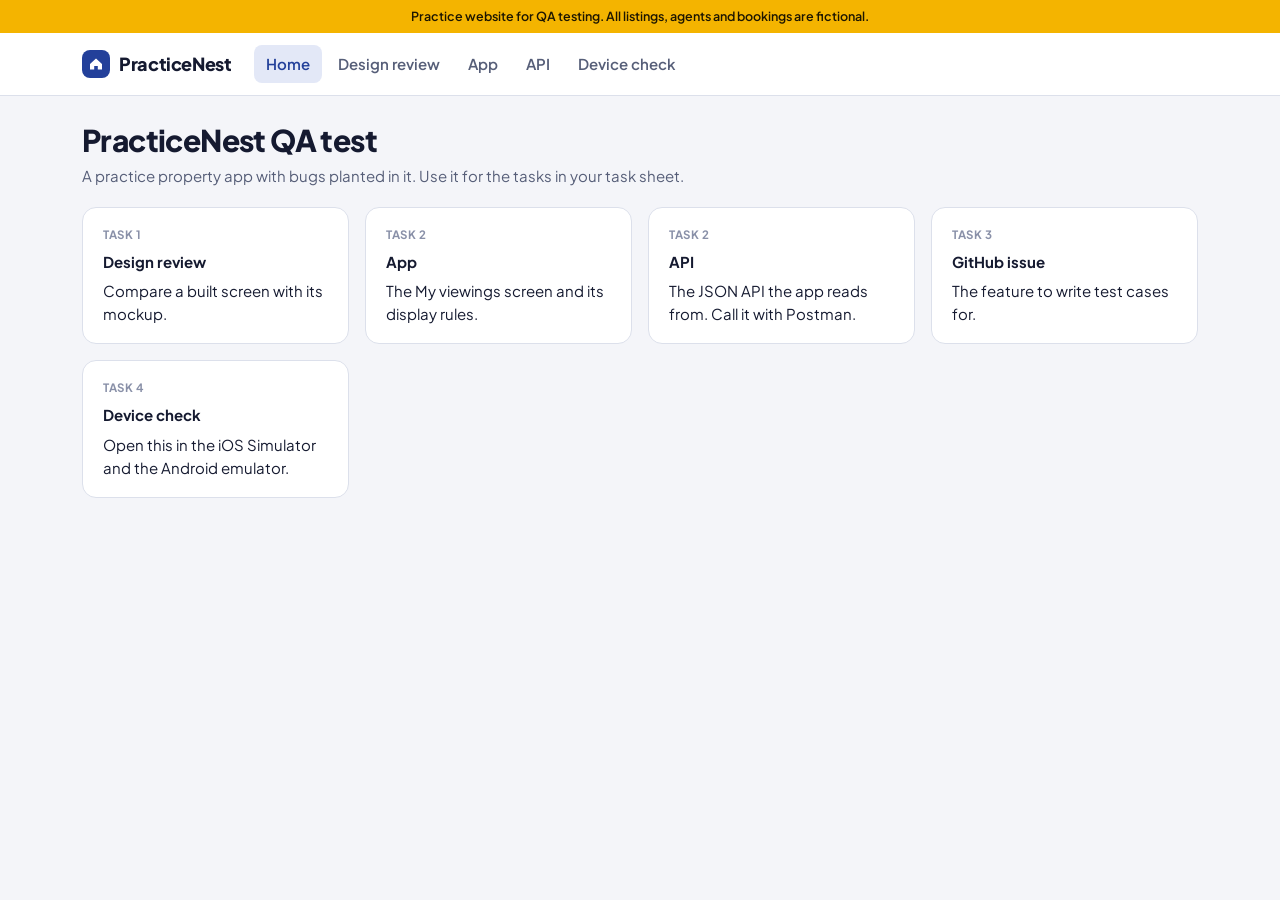
==== index.html @ 800aea3c "PracticeNest QA practice site" ====
<!doctype html>
<html lang="en"><head><meta charset="utf-8"><meta name="viewport" content="width=device-width,initial-scale=1">
<title>Home · PracticeNest</title>
<link rel="preconnect" href="https://fonts.googleapis.com"><link rel="preconnect" href="https://fonts.gstatic.com" crossorigin>
<link rel="stylesheet" href="https://fonts.googleapis.com/css2?family=Plus+Jakarta+Sans:wght@400;500;600;700;800&family=JetBrains+Mono:wght@400;500&display=swap">
<link rel="stylesheet" href="assets/site.css">

</head><body>
<div class="practice">Practice website for QA testing. All listings, agents and bookings are fictional.</div>
<header class="bar"><div class="bar-in">
  <a class="brand" href=""><span class="brand-mark" aria-hidden="true"><svg width="16" height="16" viewBox="0 0 16 16"><path d="M2 8 8 2.5 14 8v5.5H9.8V10H6.2v3.5H2z" fill="#fff"/></svg></span>PracticeNest</a>
  <nav class="nav" aria-label="Main"><a href="" aria-current="page">Home</a><a href="design/">Design review</a><a href="app/">App</a><a href="api/">API</a><a href="device/">Device check</a></nav>
</div></header>
<main>

<h1>PracticeNest QA test</h1>
<p class="lead">A practice property app with bugs planted in it. Use it for the tasks in your task sheet.</p>
<div class="cards">
  <a class="panel" href="design/"><small>Task 1</small><b>Design review</b><span>Compare a built screen with its mockup.</span></a>
  <a class="panel" href="app/"><small>Task 2</small><b>App</b><span>The My viewings screen and its display rules.</span></a>
  <a class="panel" href="api/"><small>Task 2</small><b>API</b><span>The JSON API the app reads from. Call it with Postman.</span></a>
  <a class="panel" href="https://github.com/bingjiang/practicenest/issues/1"><small>Task 3</small><b>GitHub issue</b><span>The feature to write test cases for.</span></a>
  <a class="panel" href="device/"><small>Task 4</small><b>Device check</b><span>Open this in the iOS Simulator and the Android emulator.</span></a>
</div>

</main>
</body></html>
---- assets/site.css ----
:root{
  --bg:#F4F5F9; --surface:#FFFFFF; --sunk:#EBEDF4; --ink:#151A30; --muted:#565E78; --faint:#8990A8;
  --line:#DCE0EB; --line-strong:#C4CADB; --accent:#23409A; --accent-soft:#E3E8F7; --sun:#F4B400;
  --ok:#1C8753; --bad:#BE3838;
  --sans:"Plus Jakarta Sans",system-ui,-apple-system,"Segoe UI",Roboto,sans-serif;
  --mono:"JetBrains Mono",ui-monospace,SFMono-Regular,Menlo,Consolas,monospace;
}
*{box-sizing:border-box}
body{margin:0;background:var(--bg);color:var(--ink);font:15px/1.55 var(--sans);-webkit-font-smoothing:antialiased}
a{color:var(--accent)}
code,.mono{font-family:var(--mono);font-size:13px}
.practice{background:var(--sun);color:#1D1600;font-size:12.5px;font-weight:600;text-align:center;padding:7px 16px}
.bar{background:var(--surface);border-bottom:1px solid var(--line)}
.bar-in{max-width:1180px;margin:0 auto;padding:12px clamp(16px,4vw,32px);display:flex;flex-wrap:wrap;align-items:center;gap:10px 22px}
.brand{display:flex;align-items:center;gap:9px;font-weight:800;font-size:18px;letter-spacing:-.02em;color:var(--ink);text-decoration:none}
.brand-mark{width:28px;height:28px;border-radius:8px;background:var(--accent);display:grid;place-items:center}
.nav{display:flex;gap:4px;flex-wrap:wrap}
.nav a{padding:7px 12px;border-radius:8px;font-weight:600;color:var(--muted);text-decoration:none}
.nav a:hover{color:var(--ink);background:var(--sunk)}
.nav a[aria-current="page"]{color:var(--accent);background:var(--accent-soft)}
main{max-width:1180px;margin:0 auto;padding:26px clamp(16px,4vw,32px) 80px}
h1{margin:0;font-size:clamp(22px,3vw,30px);line-height:1.2;font-weight:800;letter-spacing:-.02em}
h2{font-size:18px;margin:0 0 10px}
.lead{margin:6px 0 0;color:var(--muted);max-width:72ch}
.panel{background:var(--surface);border:1px solid var(--line);border-radius:14px;padding:18px 20px}
.panel p{margin:0 0 10px}
.panel p:last-child{margin-bottom:0}
.panel ul,.panel ol{margin:0;padding-left:20px;display:grid;gap:4px}
.cards{margin-top:20px;display:grid;grid-template-columns:repeat(auto-fit,minmax(240px,1fr));gap:16px}
.cards a.panel{text-decoration:none;color:inherit;display:grid;gap:6px}
.cards a.panel:hover{border-color:var(--accent)}
.cards small{color:var(--faint);font-weight:700;letter-spacing:.06em;text-transform:uppercase;font-size:11.5px}
pre{margin:0;padding:12px 14px;background:var(--sunk);border:1px solid var(--line);border-radius:10px;overflow-x:auto;font-family:var(--mono);font-size:12.5px;line-height:1.55}
table.t{border-collapse:collapse;width:100%}
table.t th,table.t td{text-align:left;padding:10px 12px;border-bottom:1px solid var(--line);vertical-align:top}
table.t th{font-size:11.5px;letter-spacing:.06em;text-transform:uppercase;color:var(--faint)}
.btn{display:inline-block;padding:8px 14px;border-radius:9px;border:1px solid var(--line-strong);background:var(--surface);font:inherit;font-weight:600;cursor:pointer;color:var(--ink);text-decoration:none}
.btn:hover{border-color:var(--ink)}
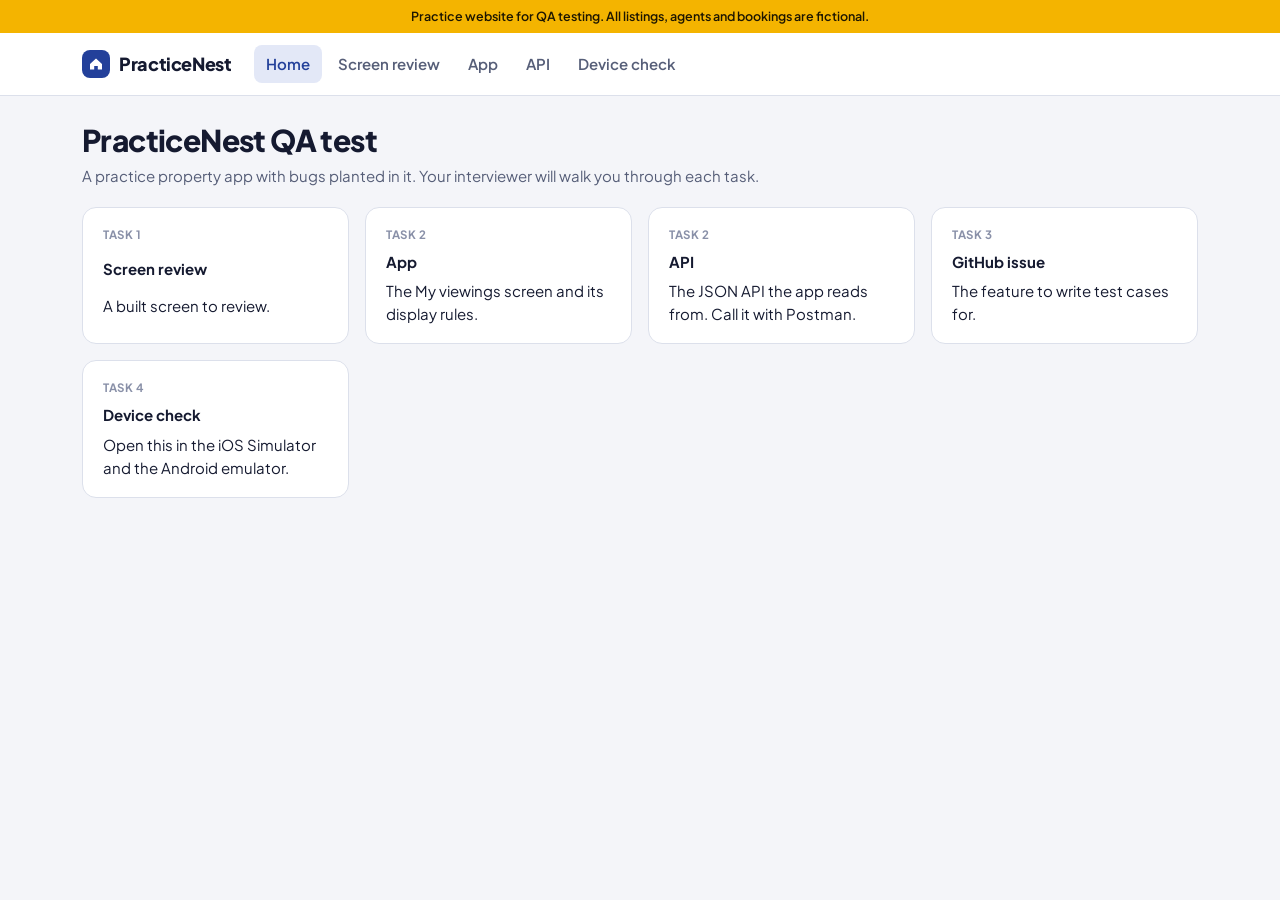
==== commit 23ca30da: "Screen review: build only, no mockup" ====
--- a/index.html
+++ b/index.html
@@ -9,14 +9,14 @@
 <div class="practice">Practice website for QA testing. All listings, agents and bookings are fictional.</div>
 <header class="bar"><div class="bar-in">
   <a class="brand" href=""><span class="brand-mark" aria-hidden="true"><svg width="16" height="16" viewBox="0 0 16 16"><path d="M2 8 8 2.5 14 8v5.5H9.8V10H6.2v3.5H2z" fill="#fff"/></svg></span>PracticeNest</a>
-  <nav class="nav" aria-label="Main"><a href="" aria-current="page">Home</a><a href="design/">Design review</a><a href="app/">App</a><a href="api/">API</a><a href="device/">Device check</a></nav>
+  <nav class="nav" aria-label="Main"><a href="" aria-current="page">Home</a><a href="design/">Screen review</a><a href="app/">App</a><a href="api/">API</a><a href="device/">Device check</a></nav>
 </div></header>
 <main>
 
 <h1>PracticeNest QA test</h1>
-<p class="lead">A practice property app with bugs planted in it. Use it for the tasks in your task sheet.</p>
+<p class="lead">A practice property app with bugs planted in it. Your interviewer will walk you through each task.</p>
 <div class="cards">
-  <a class="panel" href="design/"><small>Task 1</small><b>Design review</b><span>Compare a built screen with its mockup.</span></a>
+  <a class="panel" href="design/"><small>Task 1</small><b>Screen review</b><span>A built screen to review.</span></a>
   <a class="panel" href="app/"><small>Task 2</small><b>App</b><span>The My viewings screen and its display rules.</span></a>
   <a class="panel" href="api/"><small>Task 2</small><b>API</b><span>The JSON API the app reads from. Call it with Postman.</span></a>
   <a class="panel" href="https://github.com/bingjiang/practicenest/issues/1"><small>Task 3</small><b>GitHub issue</b><span>The feature to write test cases for.</span></a>
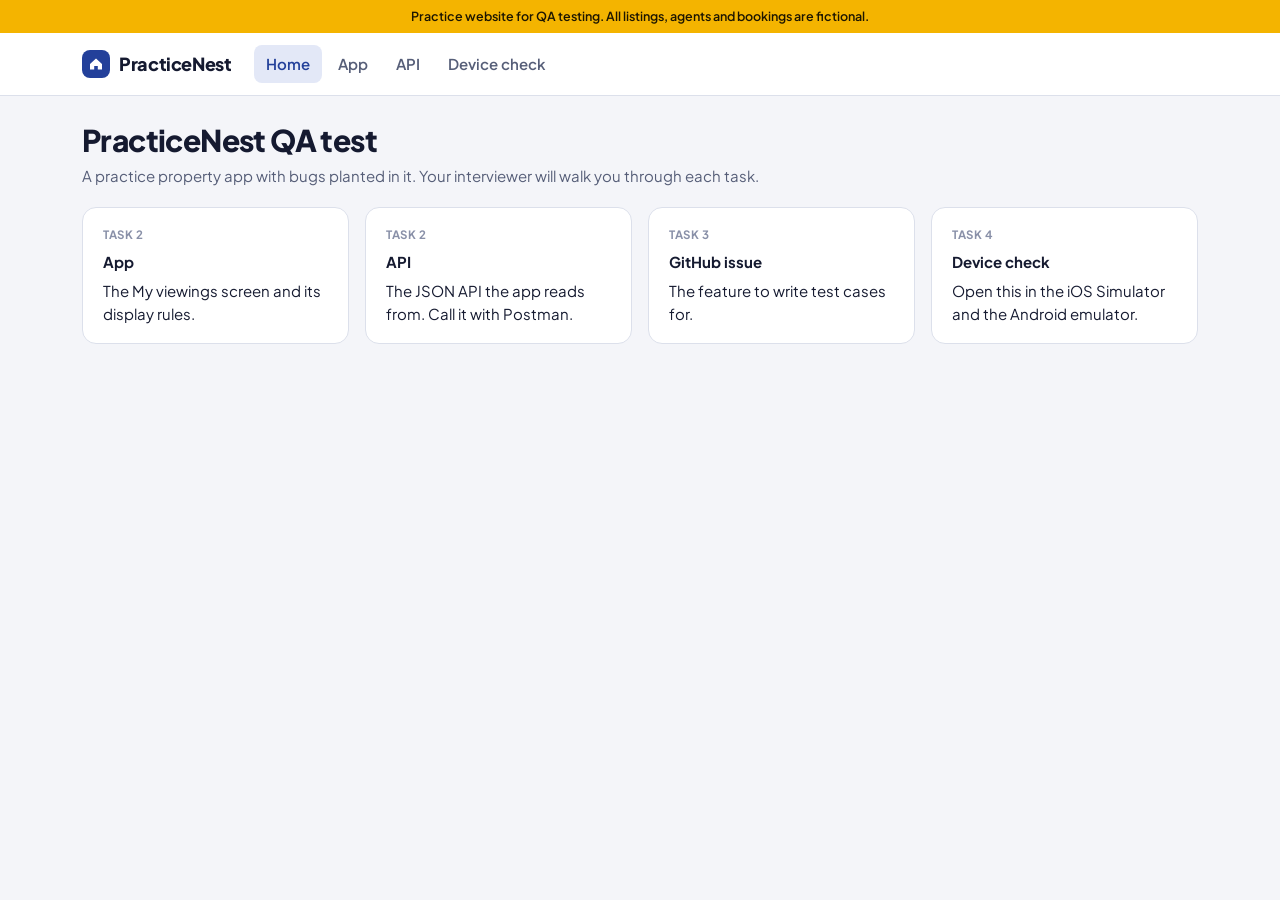
==== commit d0d37cdf: "Remove screen review page" ====
--- a/index.html
+++ b/index.html
@@ -9,14 +9,13 @@
 <div class="practice">Practice website for QA testing. All listings, agents and bookings are fictional.</div>
 <header class="bar"><div class="bar-in">
   <a class="brand" href=""><span class="brand-mark" aria-hidden="true"><svg width="16" height="16" viewBox="0 0 16 16"><path d="M2 8 8 2.5 14 8v5.5H9.8V10H6.2v3.5H2z" fill="#fff"/></svg></span>PracticeNest</a>
-  <nav class="nav" aria-label="Main"><a href="" aria-current="page">Home</a><a href="design/">Screen review</a><a href="app/">App</a><a href="api/">API</a><a href="device/">Device check</a></nav>
+  <nav class="nav" aria-label="Main"><a href="" aria-current="page">Home</a><a href="app/">App</a><a href="api/">API</a><a href="device/">Device check</a></nav>
 </div></header>
 <main>
 
 <h1>PracticeNest QA test</h1>
 <p class="lead">A practice property app with bugs planted in it. Your interviewer will walk you through each task.</p>
 <div class="cards">
-  <a class="panel" href="design/"><small>Task 1</small><b>Screen review</b><span>A built screen to review.</span></a>
   <a class="panel" href="app/"><small>Task 2</small><b>App</b><span>The My viewings screen and its display rules.</span></a>
   <a class="panel" href="api/"><small>Task 2</small><b>API</b><span>The JSON API the app reads from. Call it with Postman.</span></a>
   <a class="panel" href="https://github.com/bingjiang/practicenest/issues/1"><small>Task 3</small><b>GitHub issue</b><span>The feature to write test cases for.</span></a>
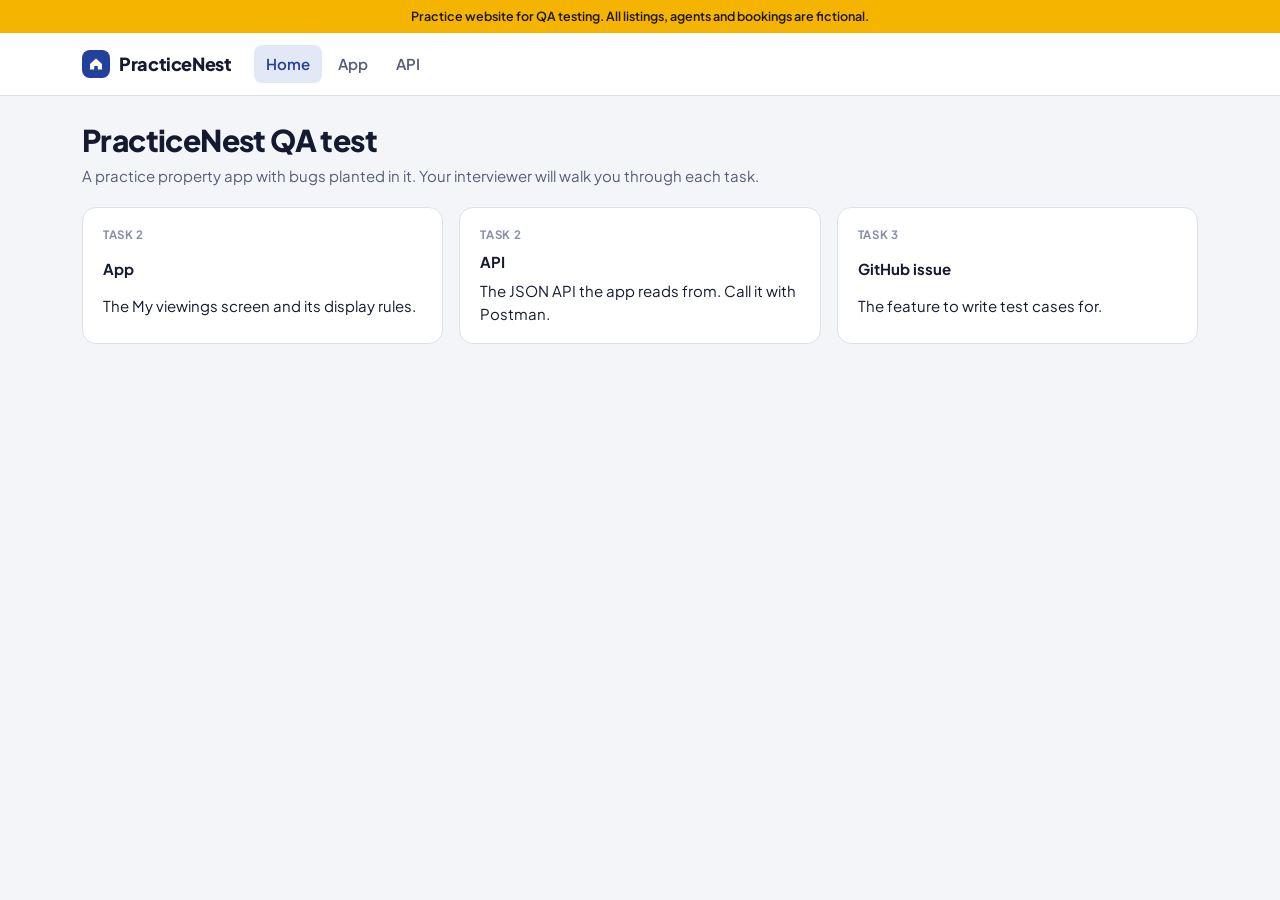
==== commit c17bc2ab: "Remove device check page" ====
--- a/index.html
+++ b/index.html
@@ -9,7 +9,7 @@
 <div class="practice">Practice website for QA testing. All listings, agents and bookings are fictional.</div>
 <header class="bar"><div class="bar-in">
   <a class="brand" href=""><span class="brand-mark" aria-hidden="true"><svg width="16" height="16" viewBox="0 0 16 16"><path d="M2 8 8 2.5 14 8v5.5H9.8V10H6.2v3.5H2z" fill="#fff"/></svg></span>PracticeNest</a>
-  <nav class="nav" aria-label="Main"><a href="" aria-current="page">Home</a><a href="app/">App</a><a href="api/">API</a><a href="device/">Device check</a></nav>
+  <nav class="nav" aria-label="Main"><a href="" aria-current="page">Home</a><a href="app/">App</a><a href="api/">API</a></nav>
 </div></header>
 <main>
 
@@ -19,7 +19,6 @@
   <a class="panel" href="app/"><small>Task 2</small><b>App</b><span>The My viewings screen and its display rules.</span></a>
   <a class="panel" href="api/"><small>Task 2</small><b>API</b><span>The JSON API the app reads from. Call it with Postman.</span></a>
   <a class="panel" href="https://github.com/bingjiang/practicenest/issues/1"><small>Task 3</small><b>GitHub issue</b><span>The feature to write test cases for.</span></a>
-  <a class="panel" href="device/"><small>Task 4</small><b>Device check</b><span>Open this in the iOS Simulator and the Android emulator.</span></a>
 </div>
 
 </main>
